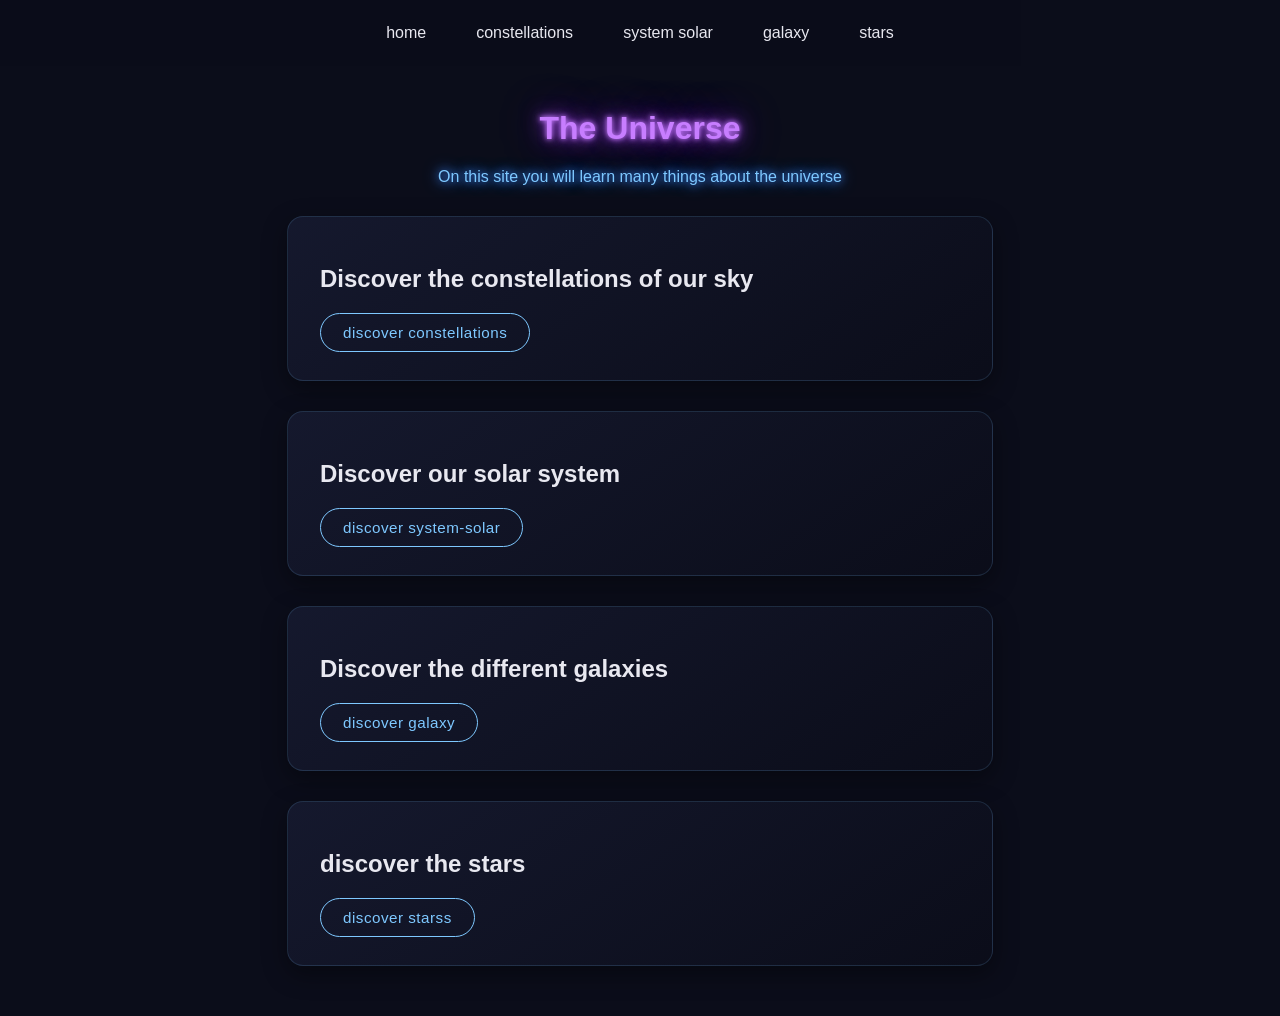
==== website/index.html @ c7827a88 "add index.html and style.css to the website file" ====
<!DOCTYPE html>
<html lang="en">

<head>

    <meta charset="UTF-8">
    <meta name="viewport" content="width=device-width, initial-scale=1.0">
    <title>the universe</title>

    <link rel="stylesheet" href="style.css">

</head>

<body>

<nav class="navbar">
    
    <a href="index.html">
        home
    </a>

    <a href="constellations.html">
        constellations
    </a>

    <a href="system-solar.html">
        system solar
    </a>

    <a href="galaxy.html">
        galaxy
    </a>

    <a href="stars.html">
        stars
    </a>

</nav>

<header>

    <h1>The Universe</h1>

    <p>
        On this site you will learn many things about the universe
    </p>

</header>

<section>

    <div class="card">

        <h1>Discover the constellations of our sky</h1>

        <a href="contellations.html" class="button">
            discover constellations
        </a>

    </div>


</section>

<section>

    <div class="card">

        <h1>Discover our solar system</h1>

        <a href="system-solar.html" class="button">
            discover system-solar
        </a>

    </div>

</section>

<section>

    <div class="card">

        <h1>Discover the different galaxies</h1>

        <a href="galaxy.html" class="button">
            discover galaxy
        </a>

    </div>

</section>

<section>

    <div class="card">

        <h1>discover the stars</h1>

        <a href="stars.html" class="button">
            discover starss
        </a>

    </div>

</section>
    
</body>
</html>
---- website/style.css ----
body {
    background-color: #0b0d1a;
    background-image: url(../images/background.jpeg);
    background-size: cover;                    
    background-position: center;               
    background-attachment: fixed;              
    color: #e8e8f0;
    font-family: Arial, sans-serif;
    margin: 0;
    padding: 20px;
    padding-top: 0;  
}

/* navbar */

.navbar {
    position: fixed;                   
    top: 0;                             
    left: 0;                            
    width: 100%;                        
    z-index: 1000;                      
    display: flex;
    justify-content: center;
    gap: 20px;
    flex-wrap: wrap;
    padding: 15px;
    background-color: rgba(11, 13, 26, 0.85);
    box-sizing: border-box;             
}

.navbar a {
    color: #e8e8f0;
    text-decoration: none;
    padding: 8px 14px;
    border-radius: 6px;
    border: 1px solid transparent;
    transition: all 0.3s ease;          
}

.navbar a:hover {
    color: #7ec8ff;
    border-color: #7ec8ff;
    box-shadow: 0 0 10px #3a86ff;
}

header h1 {
    color: #c77dff;                     
    text-align: center;
    text-decoration: none;
    text-shadow:
        0 0 5px #c77dff,                
        0 0 10px #9d4edd,               
        0 0 20px #7b2cbf,               
        0 0 40px #5a189a;               
    animation: pulse-violet 3s ease-in-out infinite;
    padding-top: 110px;  
    margin-top: 0;
}

@keyframes pulse-violet {
    0%, 100% {
        text-shadow: 0 0 5px #c77dff, 0 0 10px #9d4edd, 0 0 20px #7b2cbf;
    }
    50% {
        text-shadow: 0 0 10px #c77dff, 0 0 25px #9d4edd, 0 0 50px #7b2cbf;
    }
}

header p {
    color: #7ec8ff;                     /* bleu plus clair que le bleu pur, mieux lisible sur fond sombre */
    text-align: center;
    text-decoration: none;
    text-shadow: 0 0 8px #3a86ff, 0 0 16px #3a86ff;
    margin-top: 0;
}

.card {
    background: linear-gradient(145deg, rgba(22, 26, 48, 0.9), rgba(11, 13, 26, 0.9));
    border: 1px solid rgba(126, 200, 255, 0.15);
    border-radius: 16px;
    padding: 28px 32px;
    margin: 30px auto;
    max-width: 640px;
    box-shadow: 0 8px 24px rgba(0, 0, 0, 0.4);
    transition: transform 0.3s ease, box-shadow 0.3s ease, border-color 0.3s ease;

}

.card h2 {
    color: #7ec8ff;
    font-size: 1.5em;
    margin: 0 0 12px 0;
    font-weight: 600;
}

.card p {
    color: #c8cbd9;
    line-height: 1.7;
    margin: 0 0 20px 0;
}

.card:hover {
    transform: translateY(-4px);
    border-color: rgba(126, 200, 255, 0.4);
    box-shadow: 0 12px 30px rgba(58, 134, 255, 0.25);
}

.button {
    display: inline-block;
    padding: 10px 22px;
    border: 1px solid #7ec8ff;
    border-radius: 999px;
    background-color: transparent;
    color: #7ec8ff;
    text-decoration: none;
    font-size: 0.95em;
    letter-spacing: 0.5px;
    transition: all 0.3s ease;
}

.button:hover {
    background-color: #7ec8ff;
    color: #0b0d1a;
    box-shadow: 0 0 15px rgba(58, 134, 255, 0.6);
}

.button.violet {
    border-color: #c77dff;
    color: #c77dff;
}

.button.violet:hover {
    background-color: #c77dff;
    color: #0b0d1a;
    box-shadow: 0 0 15px rgba(199, 125, 255, 0.6);
}
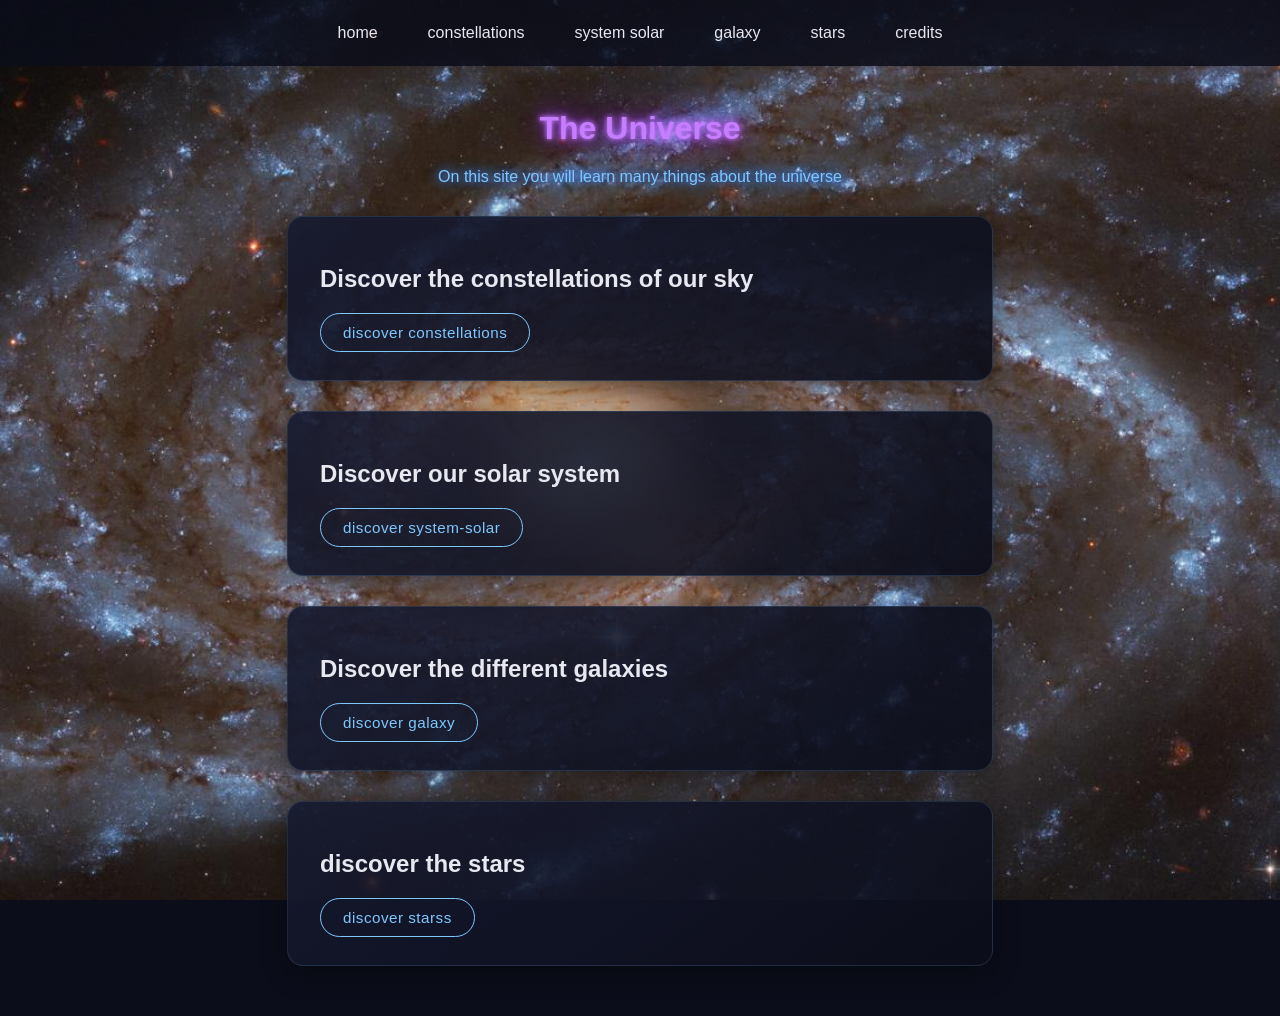
==== commit 6a9bd9c8: "Add credits link to navigation menu" ====
--- a/website/index.html
+++ b/website/index.html
@@ -33,6 +33,10 @@
 
     <a href="stars.html">
         stars
+    </a>
+
+    <a href="credits.html">
+        credits
     </a>
 
 </nav>
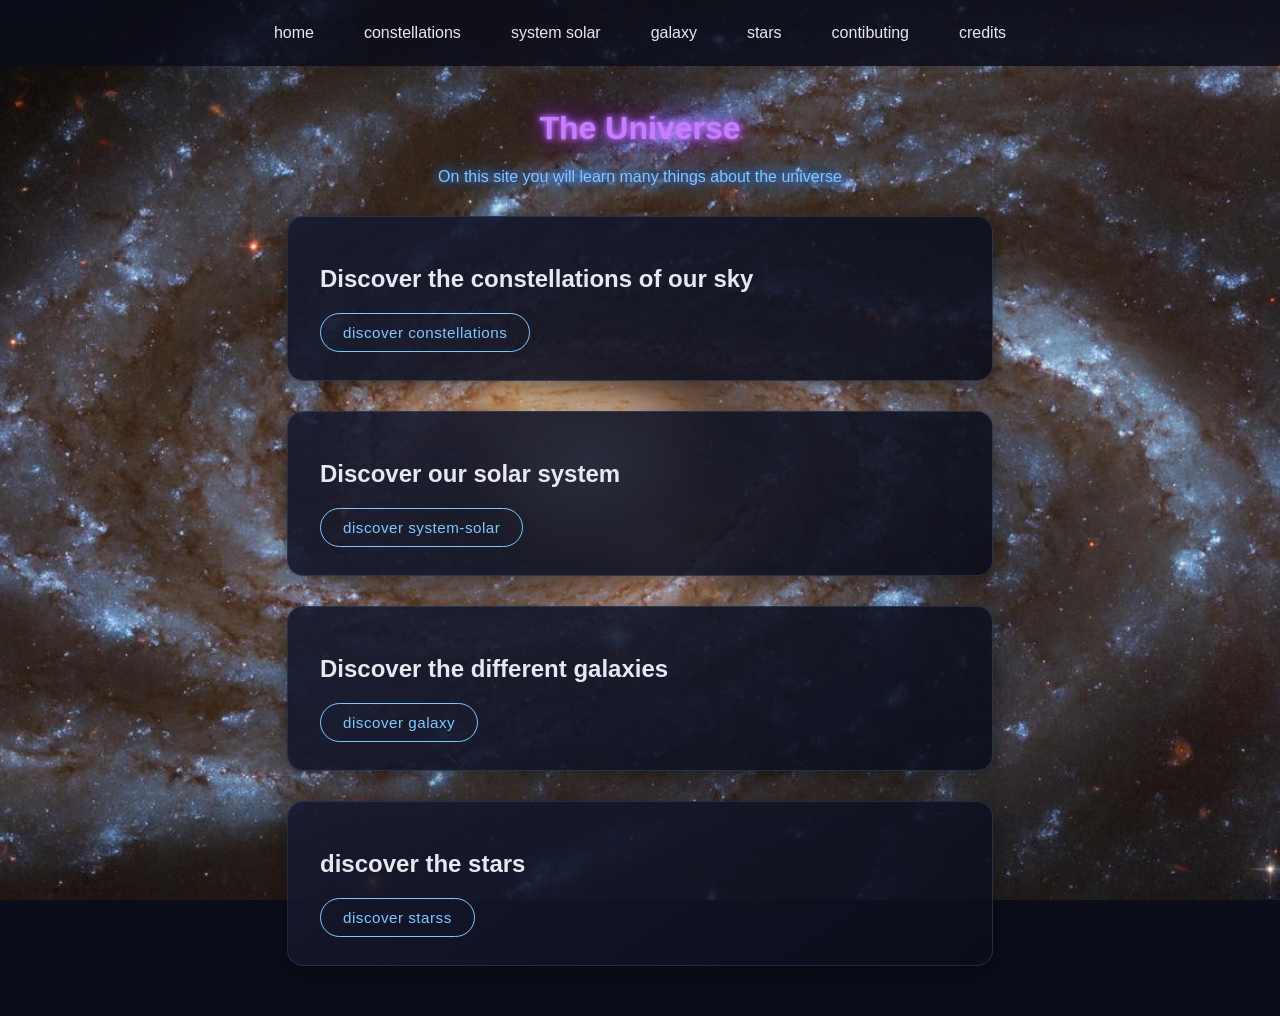
==== commit 2c9e4f09: "Add link to contributing page in index.html" ====
--- a/website/index.html
+++ b/website/index.html
@@ -33,6 +33,10 @@
 
     <a href="stars.html">
         stars
+    </a>
+
+    <a href="contributing.html">
+        contibuting
     </a>
 
     <a href="credits.html">
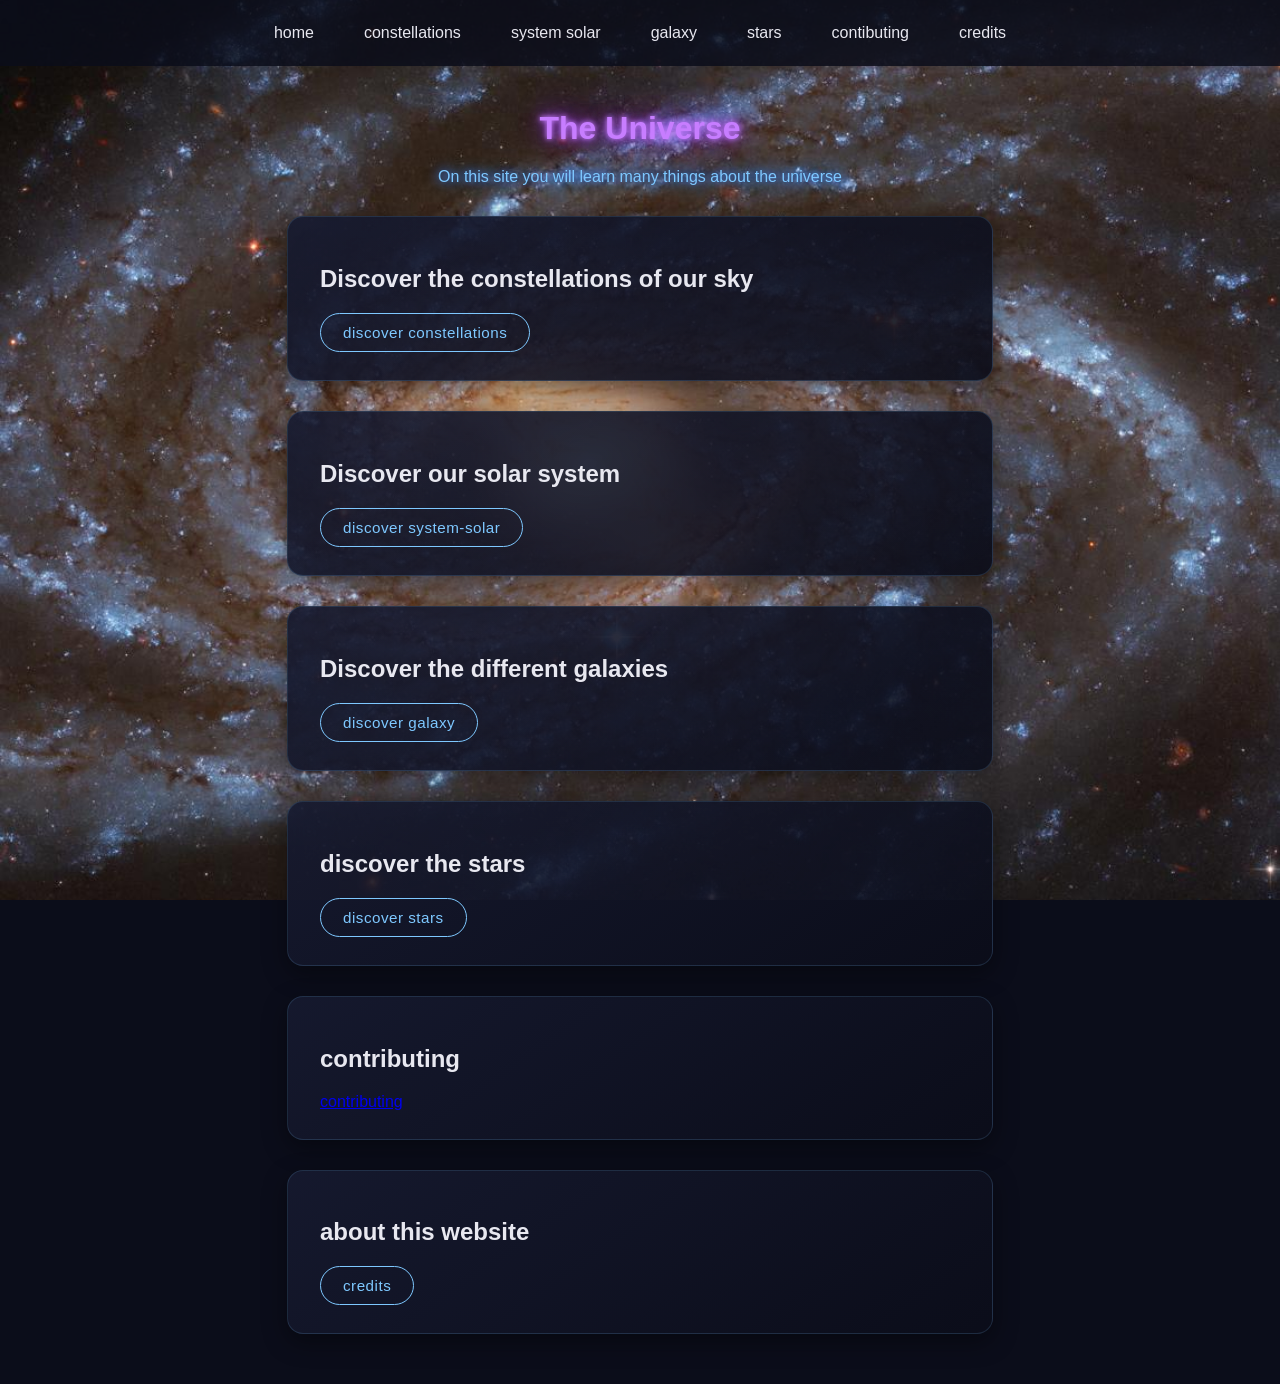
==== commit 8846b916: "Fix typo and add new sections to index.html Corrected a typo in the link text and added new sections" ====
--- a/website/index.html
+++ b/website/index.html
@@ -105,7 +105,35 @@
         <h1>discover the stars</h1>
 
         <a href="stars.html" class="button">
-            discover starss
+            discover stars
+        </a>
+
+    </div>
+
+</section>
+
+<section>
+
+    <div class="card">
+
+        <h1>contributing</h1>
+
+        <a href="contributing.html">
+            contributing
+        </a>
+
+    </div>
+
+</section>
+
+<section>
+
+    <div class="card">
+
+        <h1>about this website</h1>
+
+        <a href="credits.html" class="button">
+            credits
         </a>
 
     </div>
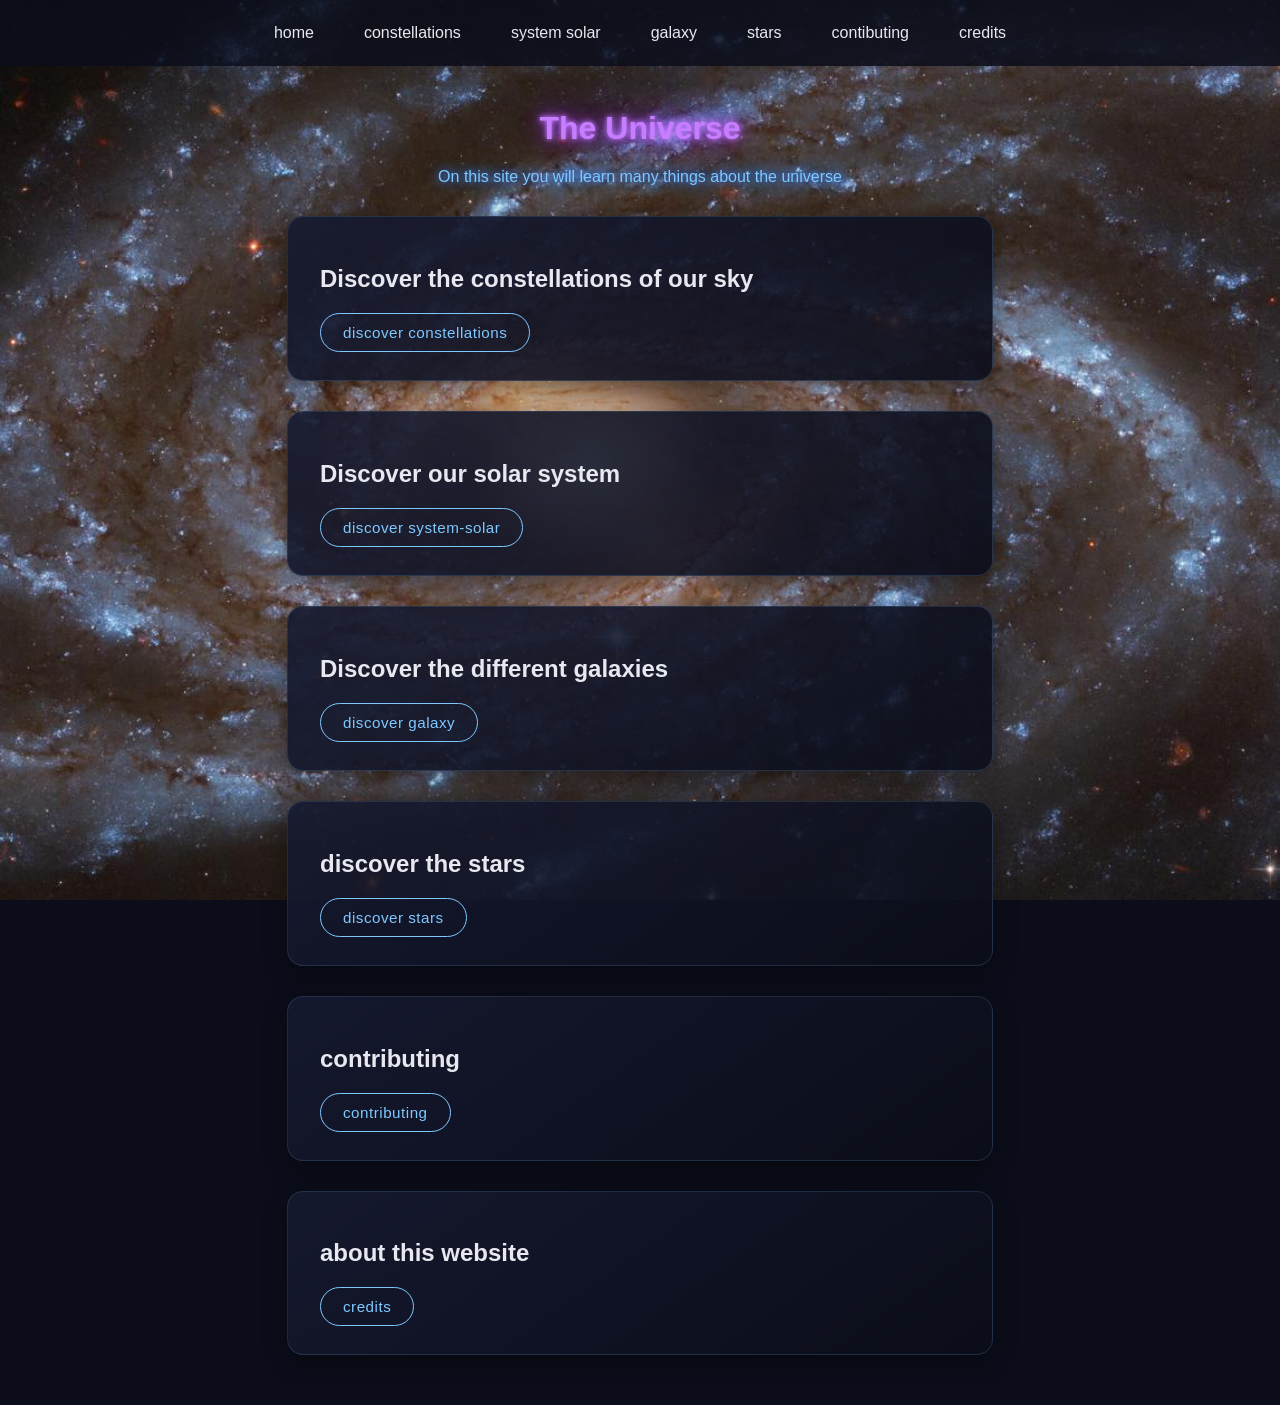
==== commit 587dfebf: "Add button class to contributing link" ====
--- a/website/index.html
+++ b/website/index.html
@@ -118,7 +118,7 @@
 
         <h1>contributing</h1>
 
-        <a href="contributing.html">
+        <a href="contributing.html" class="button">
             contributing
         </a>
 
--- a/website/style.css
+++ b/website/style.css
@@ -134,3 +134,43 @@
     color: #0b0d1a;
     box-shadow: 0 0 15px rgba(199, 125, 255, 0.6);
 }
+
+/* Credits page */
+
+.credits {
+    max-width: 1000px;
+    margin: 80px auto 40px;
+    padding: 30px;
+    background-color: rgba(11, 13, 26, 0.75);
+    border-radius: 15px;
+}
+
+.credits h1 {
+    font-size: 36px;
+    margin-bottom: 20px;
+    color: #ffffff;
+}
+
+.credits h2 {
+    font-size: 26px;
+    margin-top: 30px;
+    color: #c4b5fd;
+}
+
+.credits p {
+    line-height: 1.7;
+    color: #e8e8f0;
+}
+
+.credits a {
+    color: #a78bfa;
+    text-decoration: underline;
+}
+
+.credits a:hover {
+    color: #ffffff;
+}
+
+.credits section {
+    margin-bottom: 30px;
+}
